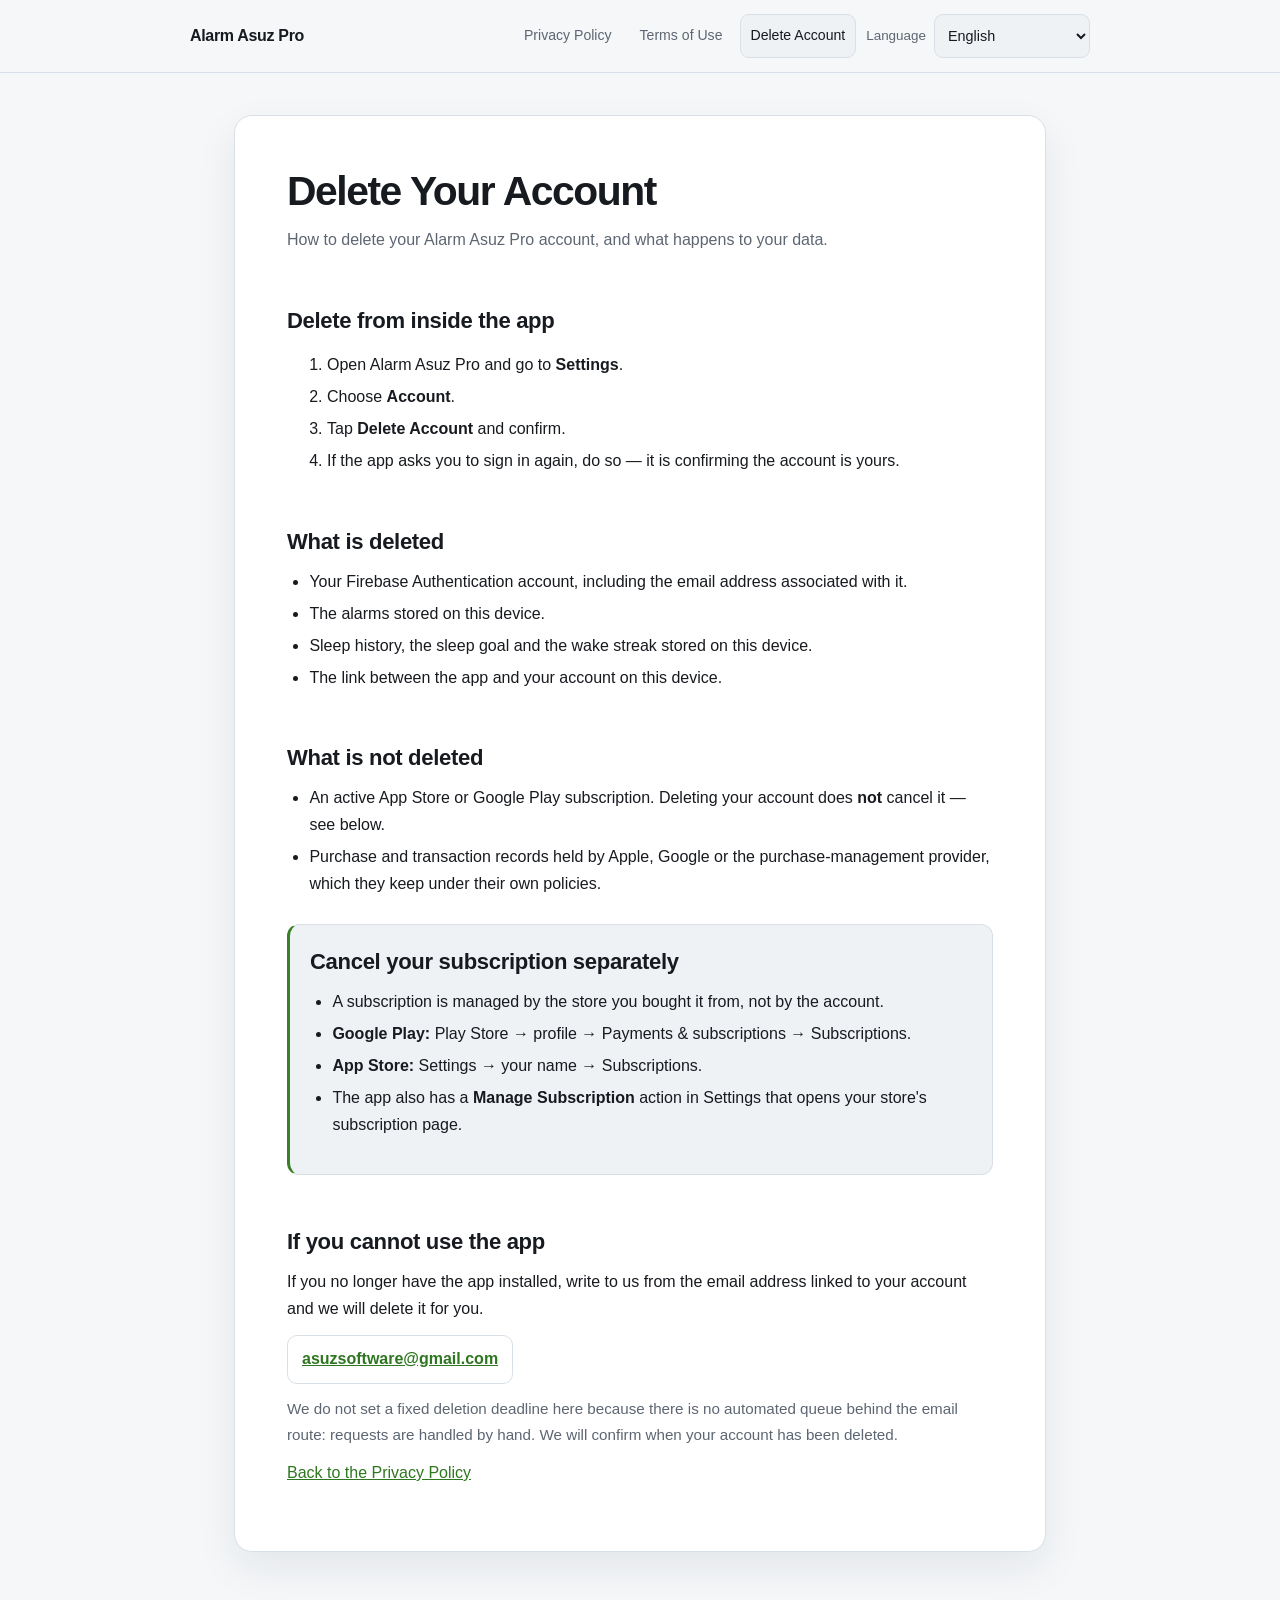
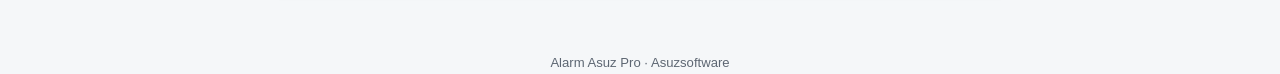
==== delete-account/index.html @ a5e1f13e "Update legal pages and add account deletion page" ====
<!doctype html>
<html lang="en">
<head>
  <meta charset="utf-8">
  <meta name="viewport" content="width=device-width, initial-scale=1">
  <meta name="referrer" content="strict-origin-when-cross-origin">
  <title>Alarm Asuz Pro — Delete Your Account</title>
  <meta name="description" content="How to delete your Alarm Asuz Pro account and what happens to your data.">
  <link rel="stylesheet" href="../assets/legal.css">
</head>
<body>
  <header class="site-header">
    <div class="header-inner">
      <div class="brand">Alarm Asuz Pro</div>
      <div class="header-actions">
        <nav class="legal-nav" aria-label="Legal">
          <a id="privacy-nav" data-legal-target="privacy" href="../privacy/">Privacy Policy</a>
          <a id="terms-nav" data-legal-target="terms" href="../terms/">Terms of Use</a>
          <a id="delete-nav" href="./" aria-current="page">Delete Account</a>
        </nav>
        <div class="language-wrap">
          <label id="language-label" for="language-select">Language</label>
          <select id="language-select" aria-label="Language">
<option value="de">Deutsch</option>
<option value="en" selected>English</option>
<option value="es">Español</option>
<option value="fr">Français</option>
<option value="it">Italiano</option>
<option value="ja">日本語</option>
<option value="ko">한국어</option>
<option value="pt">Português</option>
<option value="pt-BR">Português (Brasil)</option>
<option value="tr">Türkçe</option>
          </select>
        </div>
      </div>
    </div>
  </header>

  <main>
<article class="legal-document" data-locale="en">
<h1>Delete Your Account</h1>
<p>How to delete your Alarm Asuz Pro account, and what happens to your data.</p>
<h2>Delete from inside the app</h2>
<ol><li>Open Alarm Asuz Pro and go to <strong>Settings</strong>.</li><li>Choose <strong>Account</strong>.</li><li>Tap <strong>Delete Account</strong> and confirm.</li><li>If the app asks you to sign in again, do so — it is confirming the account is yours.</li></ol>
<h2>What is deleted</h2>
<ul><li>Your Firebase Authentication account, including the email address associated with it.</li><li>The alarms stored on this device.</li><li>Sleep history, the sleep goal and the wake streak stored on this device.</li><li>The link between the app and your account on this device.</li></ul>
<h2>What is not deleted</h2>
<ul><li>An active App Store or Google Play subscription. Deleting your account does <strong>not</strong> cancel it — see below.</li><li>Purchase and transaction records held by Apple, Google or the purchase-management provider, which they keep under their own policies.</li></ul>
<div class="callout"><h2>Cancel your subscription separately</h2>
<ul><li>A subscription is managed by the store you bought it from, not by the account.</li><li><strong>Google Play:</strong> Play Store → profile → Payments &amp; subscriptions → Subscriptions.</li><li><strong>App Store:</strong> Settings → your name → Subscriptions.</li><li>The app also has a <strong>Manage Subscription</strong> action in Settings that opens your store's subscription page.</li></ul></div>
<h2>If you cannot use the app</h2>
<p>If you no longer have the app installed, write to us from the email address linked to your account and we will delete it for you.</p>
<p><a class="mail-link" href="mailto:asuzsoftware@gmail.com?subject=Account%20deletion%20request">asuzsoftware@gmail.com</a></p>
<p class="muted">We do not set a fixed deletion deadline here because there is no automated queue behind the email route: requests are handled by hand. We will confirm when your account has been deleted.</p>
<p><a data-legal-target="privacy" href="../privacy/">Back to the Privacy Policy</a></p>
</article>
<article class="legal-document" data-locale="de" hidden>
<h1>Konto löschen</h1>
<p>So löschen Sie Ihr Alarm Asuz Pro-Konto und was mit Ihren Daten geschieht.</p>
<h2>In der App löschen</h2>
<ol><li>Öffnen Sie Alarm Asuz Pro und gehen Sie zu <strong>Einstellungen</strong>.</li><li>Wählen Sie <strong>Konto</strong>.</li><li>Tippen Sie auf <strong>Konto löschen</strong> und bestätigen Sie.</li><li>Wenn die App Sie erneut anmelden lässt, tun Sie das — damit wird bestätigt, dass das Konto Ihnen gehört.</li></ol>
<h2>Was gelöscht wird</h2>
<ul><li>Ihr Firebase-Authentication-Konto einschließlich der zugehörigen E-Mail-Adresse.</li><li>Die auf diesem Gerät gespeicherten Alarme.</li><li>Schlafverlauf, Schlafziel und Aufwachserie auf diesem Gerät.</li><li>Die Verknüpfung zwischen App und Konto auf diesem Gerät.</li></ul>
<h2>Was nicht gelöscht wird</h2>
<ul><li>Ein aktives Abonnement im App Store oder bei Google Play. Das Löschen des Kontos beendet es <strong>nicht</strong> — siehe unten.</li><li>Kauf- und Transaktionsdaten bei Apple, Google oder dem Anbieter der Kaufverwaltung, die dort nach deren Richtlinien aufbewahrt werden.</li></ul>
<div class="callout"><h2>Abonnement separat kündigen</h2>
<ul><li>Ein Abonnement wird von dem Store verwaltet, bei dem es gekauft wurde, nicht vom Konto.</li><li><strong>Google Play:</strong> Play Store → Profil → Zahlungen &amp; Abos → Abonnements.</li><li><strong>App Store:</strong> Einstellungen → Ihr Name → Abonnements.</li><li>Die App bietet außerdem <strong>Abo verwalten</strong> in den Einstellungen, das die Abo-Seite Ihres Stores öffnet.</li></ul></div>
<h2>Wenn Sie die App nicht nutzen können</h2>
<p>Wenn Sie die App nicht mehr installiert haben, schreiben Sie uns von der mit Ihrem Konto verknüpften E-Mail-Adresse und wir löschen es für Sie.</p>
<p><a class="mail-link" href="mailto:asuzsoftware@gmail.com?subject=Account%20deletion%20request">asuzsoftware@gmail.com</a></p>
<p class="muted">Wir nennen hier keine feste Löschfrist, weil hinter dem E-Mail-Weg keine automatische Warteschlange steht: Anfragen werden von Hand bearbeitet. Wir bestätigen Ihnen die Löschung.</p>
<p><a data-legal-target="privacy" href="../privacy/">Zurück zur Datenschutzrichtlinie</a></p>
</article>
<article class="legal-document" data-locale="es" hidden>
<h1>Eliminar su cuenta</h1>
<p>Cómo eliminar su cuenta de Alarm Asuz Pro y qué ocurre con sus datos.</p>
<h2>Eliminar desde la aplicación</h2>
<ol><li>Abra Alarm Asuz Pro y vaya a <strong>Ajustes</strong>.</li><li>Elija <strong>Cuenta</strong>.</li><li>Toque <strong>Eliminar cuenta</strong> y confirme.</li><li>Si la aplicación le pide iniciar sesión de nuevo, hágalo: está confirmando que la cuenta es suya.</li></ol>
<h2>Qué se elimina</h2>
<ul><li>Su cuenta de Firebase Authentication, incluida la dirección de correo asociada.</li><li>Las alarmas guardadas en este dispositivo.</li><li>El historial de sueño, el objetivo de sueño y la racha guardados en este dispositivo.</li><li>El vínculo entre la aplicación y su cuenta en este dispositivo.</li></ul>
<h2>Qué no se elimina</h2>
<ul><li>Una suscripción activa del App Store o de Google Play. Eliminar la cuenta <strong>no</strong> la cancela; consulte abajo.</li><li>Los registros de compra y transacción de Apple, Google o del proveedor de gestión de compras, que los conservan según sus propias políticas.</li></ul>
<div class="callout"><h2>Cancele su suscripción por separado</h2>
<ul><li>Una suscripción la gestiona la tienda donde la compró, no la cuenta.</li><li><strong>Google Play:</strong> Play Store → perfil → Pagos y suscripciones → Suscripciones.</li><li><strong>App Store:</strong> Ajustes → su nombre → Suscripciones.</li><li>La aplicación también tiene <strong>Gestionar suscripción</strong> en Ajustes, que abre la página de suscripciones de su tienda.</li></ul></div>
<h2>Si no puede usar la aplicación</h2>
<p>Si ya no tiene la aplicación instalada, escríbanos desde la dirección de correo vinculada a su cuenta y la eliminaremos por usted.</p>
<p><a class="mail-link" href="mailto:asuzsoftware@gmail.com?subject=Account%20deletion%20request">asuzsoftware@gmail.com</a></p>
<p class="muted">No indicamos aquí un plazo fijo de eliminación porque tras la vía de correo no hay una cola automática: las solicitudes se tratan a mano. Le confirmaremos cuando su cuenta se haya eliminado.</p>
<p><a data-legal-target="privacy" href="../privacy/">Volver a la Política de privacidad</a></p>
</article>
<article class="legal-document" data-locale="fr" hidden>
<h1>Supprimer votre compte</h1>
<p>Comment supprimer votre compte Alarm Asuz Pro et ce qu’il advient de vos données.</p>
<h2>Supprimer depuis l’application</h2>
<ol><li>Ouvrez Alarm Asuz Pro et allez dans <strong>Réglages</strong>.</li><li>Choisissez <strong>Compte</strong>.</li><li>Appuyez sur <strong>Supprimer le compte</strong> et confirmez.</li><li>Si l’application vous demande de vous reconnecter, faites-le : cela confirme que le compte est bien le vôtre.</li></ol>
<h2>Ce qui est supprimé</h2>
<ul><li>Votre compte Firebase Authentication, y compris l’adresse e-mail associée.</li><li>Les alarmes enregistrées sur cet appareil.</li><li>L’historique de sommeil, l’objectif de sommeil et la série de réveils enregistrés sur cet appareil.</li><li>Le lien entre l’application et votre compte sur cet appareil.</li></ul>
<h2>Ce qui n’est pas supprimé</h2>
<ul><li>Un abonnement actif de l’App Store ou de Google Play. Supprimer le compte <strong>ne l’annule pas</strong> — voir ci-dessous.</li><li>Les registres d’achat et de transaction détenus par Apple, Google ou le fournisseur de gestion des achats, qui les conservent selon leurs propres politiques.</li></ul>
<div class="callout"><h2>Résiliez votre abonnement séparément</h2>
<ul><li>Un abonnement est géré par la boutique où il a été acheté, pas par le compte.</li><li><strong>Google Play :</strong> Play Store → profil → Paiements et abonnements → Abonnements.</li><li><strong>App Store :</strong> Réglages → votre nom → Abonnements.</li><li>L’application propose aussi <strong>Gérer l’abonnement</strong> dans les Réglages, qui ouvre la page d’abonnement de votre boutique.</li></ul></div>
<h2>Si vous ne pouvez pas utiliser l’application</h2>
<p>Si vous n’avez plus l’application installée, écrivez-nous depuis l’adresse e-mail liée à votre compte et nous le supprimerons pour vous.</p>
<p><a class="mail-link" href="mailto:asuzsoftware@gmail.com?subject=Account%20deletion%20request">asuzsoftware@gmail.com</a></p>
<p class="muted">Nous n’indiquons pas de délai fixe ici car la voie e-mail ne repose pas sur une file automatisée : les demandes sont traitées manuellement. Nous vous confirmerons la suppression.</p>
<p><a data-legal-target="privacy" href="../privacy/">Retour à la politique de confidentialité</a></p>
</article>
<article class="legal-document" data-locale="it" hidden>
<h1>Elimina il tuo account</h1>
<p>Come eliminare il tuo account Alarm Asuz Pro e cosa accade ai tuoi dati.</p>
<h2>Elimina dall’app</h2>
<ol><li>Apri Alarm Asuz Pro e vai su <strong>Impostazioni</strong>.</li><li>Scegli <strong>Account</strong>.</li><li>Tocca <strong>Elimina account</strong> e conferma.</li><li>Se l’app ti chiede di accedere di nuovo, fallo: sta confermando che l’account è tuo.</li></ol>
<h2>Cosa viene eliminato</h2>
<ul><li>Il tuo account Firebase Authentication, compreso l’indirizzo e-mail associato.</li><li>Le sveglie salvate su questo dispositivo.</li><li>La cronologia del sonno, l’obiettivo di sonno e la serie di risvegli salvati su questo dispositivo.</li><li>Il collegamento tra l’app e il tuo account su questo dispositivo.</li></ul>
<h2>Cosa non viene eliminato</h2>
<ul><li>Un abbonamento attivo dell’App Store o di Google Play. Eliminare l’account <strong>non</strong> lo annulla — vedi sotto.</li><li>I registri di acquisto e transazione detenuti da Apple, Google o dal fornitore di gestione degli acquisti, che li conservano secondo le proprie politiche.</li></ul>
<div class="callout"><h2>Annulla l’abbonamento separatamente</h2>
<ul><li>Un abbonamento è gestito dallo store presso cui è stato acquistato, non dall’account.</li><li><strong>Google Play:</strong> Play Store → profilo → Pagamenti e abbonamenti → Abbonamenti.</li><li><strong>App Store:</strong> Impostazioni → il tuo nome → Abbonamenti.</li><li>L’app ha anche <strong>Gestisci abbonamento</strong> nelle Impostazioni, che apre la pagina degli abbonamenti del tuo store.</li></ul></div>
<h2>Se non puoi usare l’app</h2>
<p>Se non hai più l’app installata, scrivici dall’indirizzo e-mail collegato al tuo account e lo elimineremo per te.</p>
<p><a class="mail-link" href="mailto:asuzsoftware@gmail.com?subject=Account%20deletion%20request">asuzsoftware@gmail.com</a></p>
<p class="muted">Qui non indichiamo un termine fisso perché dietro il canale e-mail non c’è una coda automatica: le richieste sono gestite a mano. Ti confermeremo l’avvenuta eliminazione.</p>
<p><a data-legal-target="privacy" href="../privacy/">Torna all’Informativa sulla privacy</a></p>
</article>
<article class="legal-document" data-locale="ja" hidden>
<h1>アカウントの削除</h1>
<p>Alarm Asuz Pro のアカウントを削除する方法と、データがどうなるかについて。</p>
<h2>アプリ内から削除する</h2>
<ol><li>Alarm Asuz Pro を開き、<strong>設定</strong>に進みます。</li><li><strong>アカウント</strong>を選択します。</li><li><strong>アカウントを削除</strong>をタップして確認します。</li><li>再度サインインを求められた場合はそのとおりに行ってください。アカウントの所有者であることを確認しています。</li></ol>
<h2>削除されるもの</h2>
<ul><li>Firebase Authentication のアカウント（関連付けられたメールアドレスを含む）。</li><li>この端末に保存されているアラーム。</li><li>この端末に保存されている睡眠履歴、睡眠目標、連続記録。</li><li>この端末におけるアプリとアカウントの連携。</li></ul>
<h2>削除されないもの</h2>
<ul><li>App Store または Google Play の有効なサブスクリプション。アカウントを削除しても<strong>解約されません</strong>（下記参照）。</li><li>Apple、Google、購入管理プロバイダーが保持する購入・取引記録。それぞれのポリシーに従って保管されます。</li></ul>
<div class="callout"><h2>サブスクリプションは別途解約してください</h2>
<ul><li>サブスクリプションはアカウントではなく、購入したストアが管理します。</li><li><strong>Google Play:</strong> Play ストア → プロフィール → お支払いと定期購入 → 定期購入。</li><li><strong>App Store:</strong> 設定 → ご自身の名前 → サブスクリプション。</li><li>アプリの設定には<strong>サブスクリプションの管理</strong>もあり、ストアのサブスクリプションページを開きます。</li></ul></div>
<h2>アプリを使えない場合</h2>
<p>アプリをインストールしていない場合は、アカウントに紐づくメールアドレスからご連絡ください。こちらで削除いたします。</p>
<p><a class="mail-link" href="mailto:asuzsoftware@gmail.com?subject=Account%20deletion%20request">asuzsoftware@gmail.com</a></p>
<p class="muted">メールでのご依頼は自動処理ではなく手作業で対応しているため、削除までの固定の期限はここに記載していません。削除が完了したらご連絡します。</p>
<p><a data-legal-target="privacy" href="../privacy/">プライバシーポリシーに戻る</a></p>
</article>
<article class="legal-document" data-locale="ko" hidden>
<h1>계정 삭제</h1>
<p>Alarm Asuz Pro 계정을 삭제하는 방법과 데이터가 어떻게 되는지 안내합니다.</p>
<h2>앱에서 삭제하기</h2>
<ol><li>Alarm Asuz Pro를 열고 <strong>설정</strong>으로 이동합니다.</li><li><strong>계정</strong>을 선택합니다.</li><li><strong>계정 삭제</strong>를 누르고 확인합니다.</li><li>앱이 다시 로그인을 요청하면 그대로 진행하세요. 계정 소유자임을 확인하는 절차입니다.</li></ol>
<h2>삭제되는 항목</h2>
<ul><li>Firebase Authentication 계정과 연결된 이메일 주소.</li><li>이 기기에 저장된 알람.</li><li>이 기기에 저장된 수면 기록, 수면 목표, 연속 기록.</li><li>이 기기에서 앱과 계정의 연결.</li></ul>
<h2>삭제되지 않는 항목</h2>
<ul><li>App Store 또는 Google Play의 활성 구독. 계정을 삭제해도 <strong>취소되지 않습니다</strong> — 아래를 참고하세요.</li><li>Apple, Google 또는 구매 관리 제공업체가 보관하는 구매 및 거래 기록. 각자의 정책에 따라 보관됩니다.</li></ul>
<div class="callout"><h2>구독은 별도로 취소하세요</h2>
<ul><li>구독은 계정이 아니라 구매한 스토어에서 관리합니다.</li><li><strong>Google Play:</strong> Play 스토어 → 프로필 → 결제 및 정기 결제 → 정기 결제.</li><li><strong>App Store:</strong> 설정 → 사용자 이름 → 구독.</li><li>앱 설정에는 스토어의 구독 페이지를 여는 <strong>구독 관리</strong>도 있습니다.</li></ul></div>
<h2>앱을 사용할 수 없는 경우</h2>
<p>앱이 설치되어 있지 않다면 계정에 연결된 이메일 주소로 연락해 주세요. 저희가 삭제해 드립니다.</p>
<p><a class="mail-link" href="mailto:asuzsoftware@gmail.com?subject=Account%20deletion%20request">asuzsoftware@gmail.com</a></p>
<p class="muted">이메일 접수는 자동 대기열이 아니라 직접 처리하므로 삭제 기한을 명시하지 않습니다. 삭제가 완료되면 알려드립니다.</p>
<p><a data-legal-target="privacy" href="../privacy/">개인정보 처리방침으로 돌아가기</a></p>
</article>
<article class="legal-document" data-locale="pt" hidden>
<h1>Eliminar a sua conta</h1>
<p>Como eliminar a sua conta Alarm Asuz Pro e o que acontece aos seus dados.</p>
<h2>Eliminar na aplicação</h2>
<ol><li>Abra o Alarm Asuz Pro e vá a <strong>Definições</strong>.</li><li>Escolha <strong>Conta</strong>.</li><li>Toque em <strong>Eliminar conta</strong> e confirme.</li><li>Se a aplicação pedir para iniciar sessão novamente, faça-o: está a confirmar que a conta é sua.</li></ol>
<h2>O que é eliminado</h2>
<ul><li>A sua conta Firebase Authentication, incluindo o endereço de e-mail associado.</li><li>Os alarmes guardados neste dispositivo.</li><li>O histórico de sono, a meta de sono e a sequência guardados neste dispositivo.</li><li>A ligação entre a aplicação e a sua conta neste dispositivo.</li></ul>
<h2>O que não é eliminado</h2>
<ul><li>Uma subscrição ativa da App Store ou do Google Play. Eliminar a conta <strong>não</strong> a cancela — ver abaixo.</li><li>Os registos de compra e transação detidos pela Apple, Google ou pelo fornecedor de gestão de compras, que os conservam segundo as suas próprias políticas.</li></ul>
<div class="callout"><h2>Cancele a subscrição separadamente</h2>
<ul><li>Uma subscrição é gerida pela loja onde foi comprada, não pela conta.</li><li><strong>Google Play:</strong> Play Store → perfil → Pagamentos e subscrições → Subscrições.</li><li><strong>App Store:</strong> Definições → o seu nome → Subscrições.</li><li>A aplicação tem também <strong>Gerir subscrição</strong> nas Definições, que abre a página de subscrições da sua loja.</li></ul></div>
<h2>Se não puder usar a aplicação</h2>
<p>Se já não tiver a aplicação instalada, escreva-nos a partir do endereço de e-mail ligado à sua conta e eliminamo-la por si.</p>
<p><a class="mail-link" href="mailto:asuzsoftware@gmail.com?subject=Account%20deletion%20request">asuzsoftware@gmail.com</a></p>
<p class="muted">Não indicamos aqui um prazo fixo porque a via de e-mail não tem uma fila automática: os pedidos são tratados manualmente. Confirmaremos quando a conta for eliminada.</p>
<p><a data-legal-target="privacy" href="../privacy/">Voltar à Política de Privacidade</a></p>
</article>
<article class="legal-document" data-locale="pt-BR" hidden>
<h1>Excluir sua conta</h1>
<p>Como excluir sua conta do Alarm Asuz Pro e o que acontece com seus dados.</p>
<h2>Excluir dentro do aplicativo</h2>
<ol><li>Abra o Alarm Asuz Pro e vá em <strong>Configurações</strong>.</li><li>Escolha <strong>Conta</strong>.</li><li>Toque em <strong>Excluir conta</strong> e confirme.</li><li>Se o aplicativo pedir para entrar novamente, faça isso: é a confirmação de que a conta é sua.</li></ol>
<h2>O que é excluído</h2>
<ul><li>Sua conta do Firebase Authentication, incluindo o endereço de e-mail associado.</li><li>Os alarmes guardados neste aparelho.</li><li>O histórico de sono, a meta de sono e a sequência guardados neste aparelho.</li><li>O vínculo entre o aplicativo e sua conta neste aparelho.</li></ul>
<h2>O que não é excluído</h2>
<ul><li>Uma assinatura ativa da App Store ou do Google Play. Excluir a conta <strong>não</strong> a cancela — veja abaixo.</li><li>Os registros de compra e transação mantidos pela Apple, Google ou pelo provedor de gestão de compras, que os conservam conforme suas próprias políticas.</li></ul>
<div class="callout"><h2>Cancele a assinatura separadamente</h2>
<ul><li>Uma assinatura é gerenciada pela loja onde foi comprada, não pela conta.</li><li><strong>Google Play:</strong> Play Store → perfil → Pagamentos e assinaturas → Assinaturas.</li><li><strong>App Store:</strong> Ajustes → seu nome → Assinaturas.</li><li>O aplicativo também tem <strong>Gerenciar assinatura</strong> nas Configurações, que abre a página de assinaturas da sua loja.</li></ul></div>
<h2>Se você não puder usar o aplicativo</h2>
<p>Se você não tem mais o aplicativo instalado, escreva para nós a partir do e-mail vinculado à sua conta e excluiremos por você.</p>
<p><a class="mail-link" href="mailto:asuzsoftware@gmail.com?subject=Account%20deletion%20request">asuzsoftware@gmail.com</a></p>
<p class="muted">Não indicamos um prazo fixo aqui porque o canal de e-mail não tem fila automática: os pedidos são tratados manualmente. Avisaremos quando a conta for excluída.</p>
<p><a data-legal-target="privacy" href="../privacy/">Voltar à Política de Privacidade</a></p>
</article>
<article class="legal-document" data-locale="tr" hidden>
<h1>Hesabınızı silin</h1>
<p>Alarm Asuz Pro hesabınızı nasıl sileceğiniz ve verilerinize ne olacağı.</p>
<h2>Uygulama içinden silme</h2>
<ol><li>Alarm Asuz Pro'yu açın ve <strong>Ayarlar</strong>'a gidin.</li><li><strong>Hesap</strong>'ı seçin.</li><li><strong>Hesabı Sil</strong>'e dokunun ve onaylayın.</li><li>Uygulama sizden tekrar giriş isterse yapın — hesabın size ait olduğu doğrulanıyor.</li></ol>
<h2>Silinenler</h2>
<ul><li>Firebase Authentication hesabınız ve ona bağlı e-posta adresi.</li><li>Bu cihazda saklanan alarmlar.</li><li>Bu cihazda saklanan uyku geçmişi, uyku hedefi ve uyanma serisi.</li><li>Bu cihazda uygulama ile hesabınız arasındaki bağlantı.</li></ul>
<h2>Silinmeyenler</h2>
<ul><li>App Store veya Google Play'deki etkin abonelik. Hesabı silmek aboneliği <strong>iptal etmez</strong> — aşağıya bakın.</li><li>Apple, Google veya satın alma yönetimi sağlayıcısının tuttuğu satın alma ve işlem kayıtları; bunları kendi politikalarına göre saklarlar.</li></ul>
<div class="callout"><h2>Aboneliğinizi ayrıca iptal edin</h2>
<ul><li>Abonelik hesap tarafından değil, satın aldığınız mağaza tarafından yönetilir.</li><li><strong>Google Play:</strong> Play Store → profil → Ödemeler ve abonelikler → Abonelikler.</li><li><strong>App Store:</strong> Ayarlar → adınız → Abonelikler.</li><li>Uygulamada ayrıca Ayarlar'da mağazanızın abonelik sayfasını açan <strong>Aboneliği Yönet</strong> var.</li></ul></div>
<h2>Uygulamayı kullanamıyorsanız</h2>
<p>Uygulama artık kurulu değilse hesabınıza bağlı e-posta adresinden bize yazın; sizin için silelim.</p>
<p><a class="mail-link" href="mailto:asuzsoftware@gmail.com?subject=Account%20deletion%20request">asuzsoftware@gmail.com</a></p>
<p class="muted">E-posta yolu otomatik bir kuyruğa bağlı olmadığı için burada sabit bir silme süresi belirtmiyoruz: talepler elle işleniyor. Hesabınız silindiğinde size bildireceğiz.</p>
<p><a data-legal-target="privacy" href="../privacy/">Gizlilik Politikasına dön</a></p>
</article>
  </main>

  <p class="page-note">Alarm Asuz Pro · Asuzsoftware</p>
  <script src="../assets/legal.js" defer></script>
</body>
</html>
---- assets/legal.css ----
:root {
  color-scheme: light dark;
  --bg: #0f1115;
  --surface: #171a21;
  --surface-2: #1e222b;
  --text: #f4f6f8;
  --muted: #aeb6c2;
  --border: #2d3440;
  --accent: #8ee86f;
  --accent-text: #10150d;
  --link: #a9ec91;
  --max: 860px;
}

* { box-sizing: border-box; }

html { scroll-behavior: smooth; }

body {
  margin: 0;
  background: var(--bg);
  color: var(--text);
  font-family: -apple-system, BlinkMacSystemFont, "Segoe UI", Roboto, Helvetica, Arial, sans-serif;
  line-height: 1.68;
  -webkit-font-smoothing: antialiased;
}

a { color: var(--link); }
a:hover { text-decoration-thickness: 2px; }

.site-header {
  position: sticky;
  top: 0;
  z-index: 10;
  background: color-mix(in srgb, var(--bg) 92%, transparent);
  backdrop-filter: blur(14px);
  border-bottom: 1px solid var(--border);
}

.header-inner {
  max-width: calc(var(--max) + 80px);
  margin: 0 auto;
  padding: 14px 20px;
  display: flex;
  align-items: center;
  gap: 16px;
  justify-content: space-between;
}

.brand {
  font-weight: 750;
  letter-spacing: -0.02em;
  white-space: nowrap;
}

.header-actions {
  display: flex;
  align-items: center;
  gap: 10px;
  flex-wrap: wrap;
  justify-content: flex-end;
}

.legal-nav {
  display: flex;
  gap: 6px;
  align-items: center;
}

.legal-nav a {
  display: inline-flex;
  align-items: center;
  min-height: 38px;
  padding: 7px 10px;
  border-radius: 9px;
  color: var(--muted);
  text-decoration: none;
  font-size: 0.88rem;
  border: 1px solid transparent;
}

.legal-nav a:hover,
.legal-nav a[aria-current="page"] {
  color: var(--text);
  background: var(--surface-2);
  border-color: var(--border);
}

.language-wrap {
  display: flex;
  align-items: center;
  gap: 8px;
}

.language-wrap label {
  color: var(--muted);
  font-size: 0.84rem;
}

#language-select {
  appearance: auto;
  min-height: 38px;
  max-width: 190px;
  border: 1px solid var(--border);
  border-radius: 9px;
  background: var(--surface-2);
  color: var(--text);
  padding: 7px 9px;
  font: inherit;
  font-size: 0.9rem;
}

main {
  max-width: var(--max);
  margin: 0 auto;
  padding: 42px 24px 80px;
}

.legal-document[hidden] { display: none !important; }

.legal-document {
  background: var(--surface);
  border: 1px solid var(--border);
  border-radius: 18px;
  padding: clamp(24px, 5vw, 52px);
  box-shadow: 0 16px 46px rgba(0,0,0,.18);
}

.legal-document h1 {
  margin: 0 0 12px;
  font-size: clamp(1.8rem, 5vw, 2.55rem);
  line-height: 1.15;
  letter-spacing: -0.035em;
}

.legal-document h2 {
  margin: 2.15em 0 .55em;
  padding-top: .25em;
  font-size: clamp(1.14rem, 3vw, 1.38rem);
  line-height: 1.3;
  letter-spacing: -0.015em;
}

.legal-document p { margin: .78em 0; }
.legal-document strong { font-weight: 700; }

.legal-document ul {
  padding-left: 1.4rem;
  margin: .75em 0 1.05em;
}

.legal-document li { margin: .32em 0; }

.legal-document > p:nth-of-type(1) {
  color: var(--muted);
}

.page-note {
  max-width: var(--max);
  margin: 20px auto 0;
  padding: 0 24px;
  color: var(--muted);
  font-size: .82rem;
  text-align: center;
}

@media (max-width: 760px) {
  .header-inner {
    align-items: flex-start;
    flex-direction: column;
  }
  .header-actions {
    width: 100%;
    justify-content: space-between;
  }
  .legal-nav { flex: 1; }
  .legal-nav a { padding-left: 8px; padding-right: 8px; }
  .language-wrap label { display: none; }
  #language-select { max-width: 160px; }
  main { padding: 24px 14px 56px; }
  .legal-document { border-radius: 14px; padding: 22px 18px 34px; }
}

@media (prefers-color-scheme: light) {
  :root {
    --bg: #f5f7f9;
    --surface: #ffffff;
    --surface-2: #eef2f5;
    --text: #171a1f;
    --muted: #5d6672;
    --border: #d9dfe6;
    --accent: #397f27;
    --accent-text: #ffffff;
    --link: #2e7620;
  }
  .legal-document { box-shadow: 0 16px 40px rgba(26,35,45,.08); }
}

@media print {
  .site-header, .page-note { display: none !important; }
  body { background: #fff; color: #000; }
  main { max-width: none; padding: 0; }
  .legal-document { border: 0; box-shadow: none; padding: 0; }
  .legal-document a { color: #000; }
}

/* --- Account deletion page ------------------------------------------------ */
/* Additions only: every existing rule above is untouched, so privacy and terms
   render exactly as before. */

.muted {
  color: var(--muted);
  font-size: 0.95rem;
}

/* The subscription warning is the one block a reader must not miss: it is the
   difference between deleting an account and cancelling a payment. */
.callout {
  background: var(--surface-2);
  border: 1px solid var(--border);
  border-left: 3px solid var(--accent);
  border-radius: 12px;
  padding: 18px 20px;
  margin: 26px 0;
}

.callout h2 {
  margin-top: 0;
}

.mail-link {
  display: inline-block;
  padding: 10px 14px;
  border: 1px solid var(--border);
  border-radius: 10px;
  font-weight: 600;
  word-break: break-all;
}

/* Touch targets: the guidance asks for comfortable tapping, and the language
   select sits in a crowded header on small screens. */
.legal-nav a {
  min-height: 44px;
  display: inline-flex;
  align-items: center;
}

#language-select {
  min-height: 44px;
}

@media (max-width: 480px) {
  .callout { padding: 14px 16px; }
  .legal-nav { flex-wrap: wrap; }
}
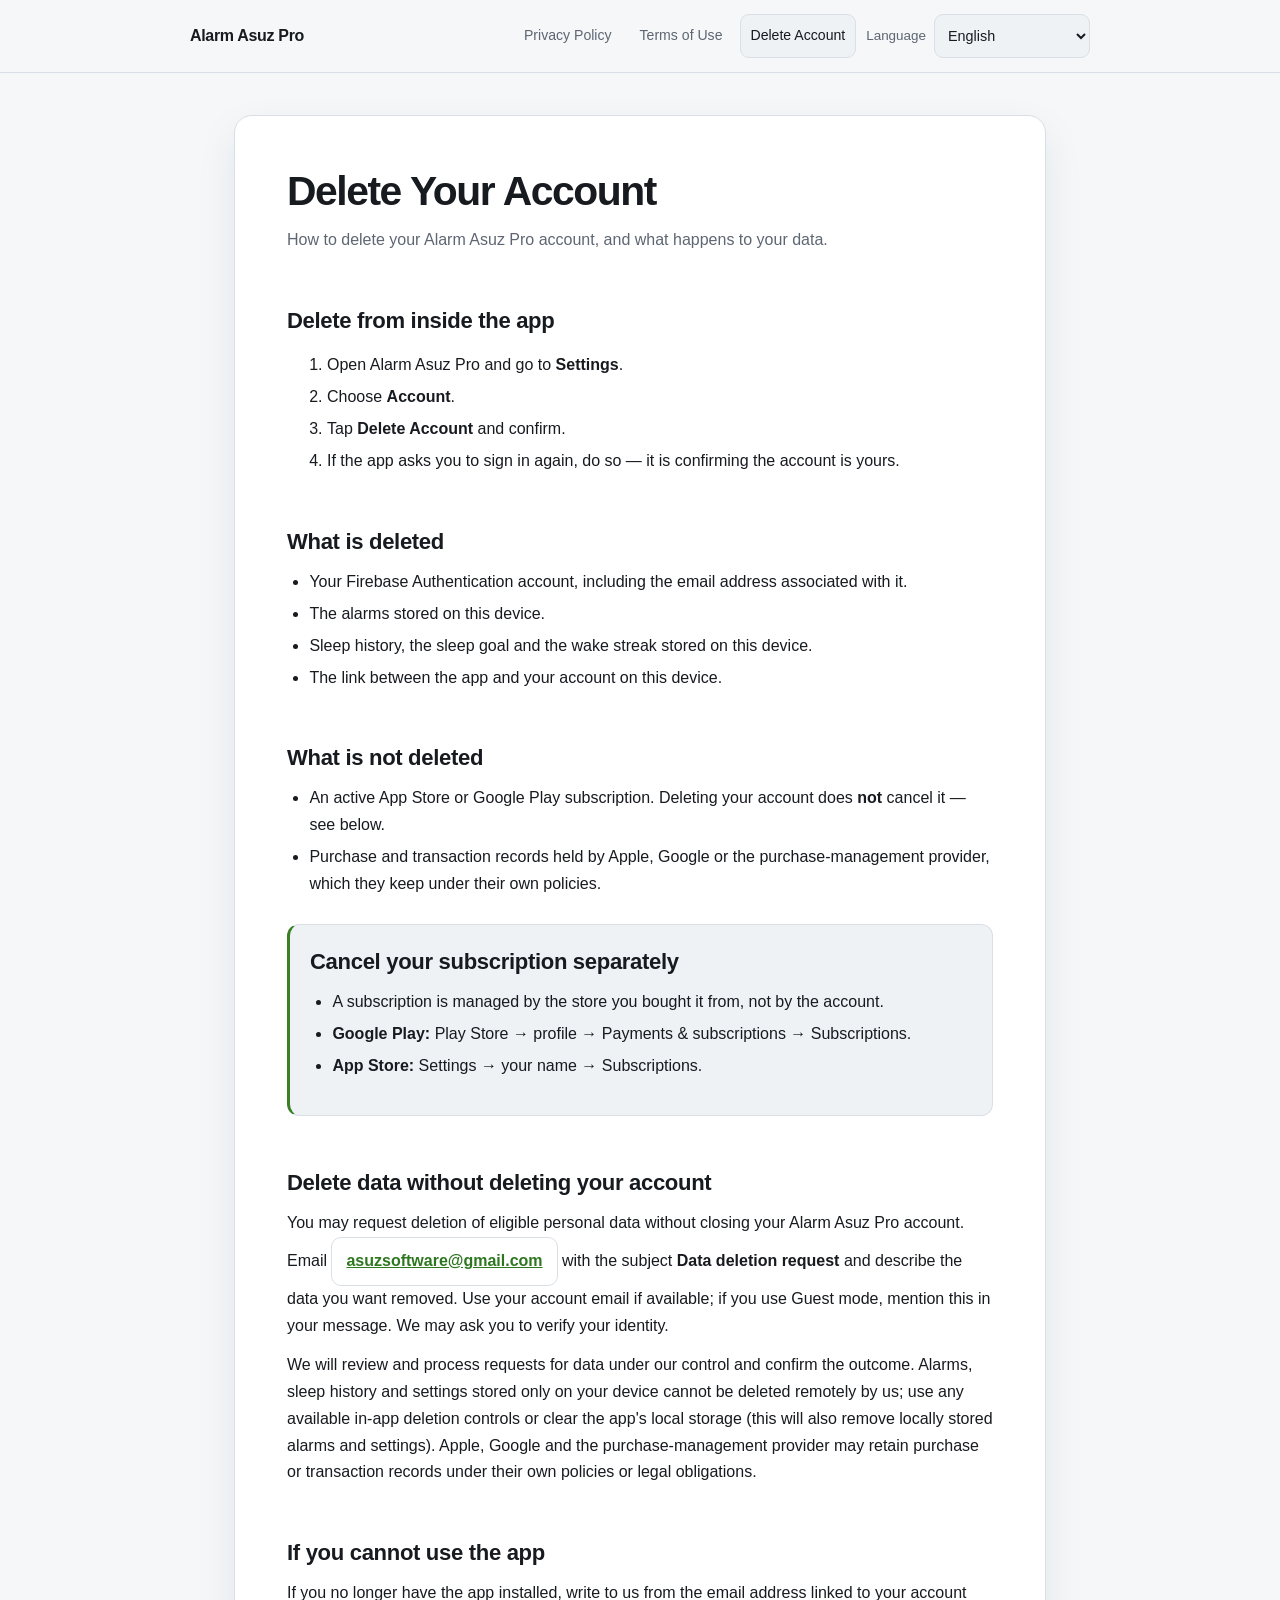
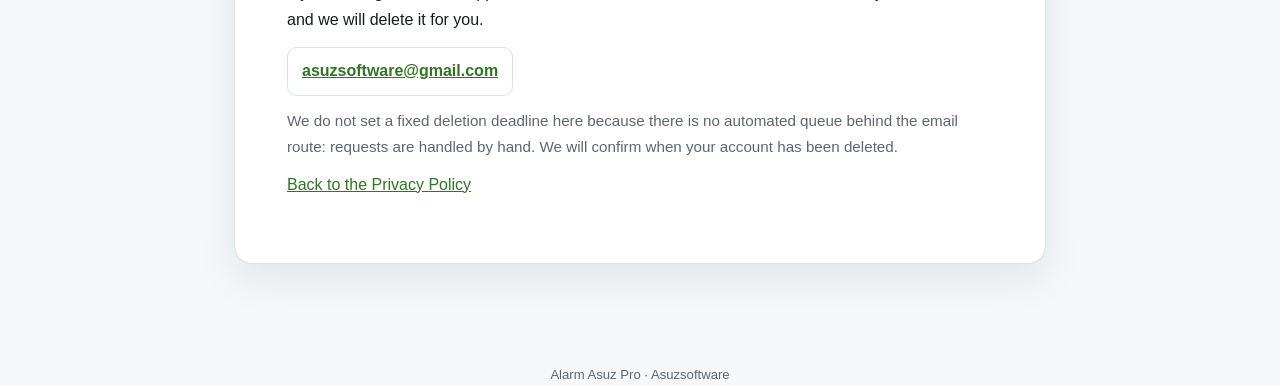
==== commit 81fd8fc9: "Add data deletion request instructions in 10 languages" ====
--- a/delete-account/index.html
+++ b/delete-account/index.html
@@ -48,7 +48,10 @@
 <h2>What is not deleted</h2>
 <ul><li>An active App Store or Google Play subscription. Deleting your account does <strong>not</strong> cancel it — see below.</li><li>Purchase and transaction records held by Apple, Google or the purchase-management provider, which they keep under their own policies.</li></ul>
 <div class="callout"><h2>Cancel your subscription separately</h2>
-<ul><li>A subscription is managed by the store you bought it from, not by the account.</li><li><strong>Google Play:</strong> Play Store → profile → Payments &amp; subscriptions → Subscriptions.</li><li><strong>App Store:</strong> Settings → your name → Subscriptions.</li><li>The app also has a <strong>Manage Subscription</strong> action in Settings that opens your store's subscription page.</li></ul></div>
+<ul><li>A subscription is managed by the store you bought it from, not by the account.</li><li><strong>Google Play:</strong> Play Store → profile → Payments &amp; subscriptions → Subscriptions.</li><li><strong>App Store:</strong> Settings → your name → Subscriptions.</li></ul></div>
+<h2>Delete data without deleting your account</h2>
+<p>You may request deletion of eligible personal data without closing your Alarm Asuz Pro account. Email <a class="mail-link" href="mailto:asuzsoftware@gmail.com?subject=Data%20deletion%20request">asuzsoftware@gmail.com</a> with the subject <strong>Data deletion request</strong> and describe the data you want removed. Use your account email if available; if you use Guest mode, mention this in your message. We may ask you to verify your identity.</p>
+<p>We will review and process requests for data under our control and confirm the outcome. Alarms, sleep history and settings stored only on your device cannot be deleted remotely by us; use any available in-app deletion controls or clear the app's local storage (this will also remove locally stored alarms and settings). Apple, Google and the purchase-management provider may retain purchase or transaction records under their own policies or legal obligations.</p>
 <h2>If you cannot use the app</h2>
 <p>If you no longer have the app installed, write to us from the email address linked to your account and we will delete it for you.</p>
 <p><a class="mail-link" href="mailto:asuzsoftware@gmail.com?subject=Account%20deletion%20request">asuzsoftware@gmail.com</a></p>
@@ -65,7 +68,10 @@
 <h2>Was nicht gelöscht wird</h2>
 <ul><li>Ein aktives Abonnement im App Store oder bei Google Play. Das Löschen des Kontos beendet es <strong>nicht</strong> — siehe unten.</li><li>Kauf- und Transaktionsdaten bei Apple, Google oder dem Anbieter der Kaufverwaltung, die dort nach deren Richtlinien aufbewahrt werden.</li></ul>
 <div class="callout"><h2>Abonnement separat kündigen</h2>
-<ul><li>Ein Abonnement wird von dem Store verwaltet, bei dem es gekauft wurde, nicht vom Konto.</li><li><strong>Google Play:</strong> Play Store → Profil → Zahlungen &amp; Abos → Abonnements.</li><li><strong>App Store:</strong> Einstellungen → Ihr Name → Abonnements.</li><li>Die App bietet außerdem <strong>Abo verwalten</strong> in den Einstellungen, das die Abo-Seite Ihres Stores öffnet.</li></ul></div>
+<ul><li>Ein Abonnement wird von dem Store verwaltet, bei dem es gekauft wurde, nicht vom Konto.</li><li><strong>Google Play:</strong> Play Store → Profil → Zahlungen &amp; Abos → Abonnements.</li><li><strong>App Store:</strong> Einstellungen → Ihr Name → Abonnements.</li></ul></div>
+<h2>Daten löschen, ohne das Konto zu löschen</h2>
+<p>Sie können die Löschung geeigneter personenbezogener Daten beantragen, ohne Ihr Alarm Asuz Pro-Konto zu schließen. Schreiben Sie an <a class="mail-link" href="mailto:asuzsoftware@gmail.com?subject=Data%20deletion%20request">asuzsoftware@gmail.com</a> mit dem Betreff <strong>Data deletion request</strong> und nennen Sie die zu löschenden Daten. Nutzen Sie nach Möglichkeit Ihre Konto-E-Mail-Adresse; bei Gastnutzung erwähnen Sie dies bitte. Gegebenenfalls müssen wir Ihre Identität prüfen.</p>
+<p>Wir prüfen und bearbeiten Anfragen zu Daten, für die wir verantwortlich sind, und bestätigen das Ergebnis. Wecker, Schlafverlauf und Einstellungen, die nur auf Ihrem Gerät gespeichert sind, können wir nicht aus der Ferne löschen. Nutzen Sie vorhandene Löschfunktionen der App oder löschen Sie die lokalen App-Daten (dadurch werden auch lokale Wecker und Einstellungen entfernt). Apple, Google und der Anbieter der Kaufverwaltung können Kauf- und Transaktionsdaten nach ihren Richtlinien oder gesetzlichen Pflichten aufbewahren.</p>
 <h2>Wenn Sie die App nicht nutzen können</h2>
 <p>Wenn Sie die App nicht mehr installiert haben, schreiben Sie uns von der mit Ihrem Konto verknüpften E-Mail-Adresse und wir löschen es für Sie.</p>
 <p><a class="mail-link" href="mailto:asuzsoftware@gmail.com?subject=Account%20deletion%20request">asuzsoftware@gmail.com</a></p>
@@ -82,7 +88,10 @@
 <h2>Qué no se elimina</h2>
 <ul><li>Una suscripción activa del App Store o de Google Play. Eliminar la cuenta <strong>no</strong> la cancela; consulte abajo.</li><li>Los registros de compra y transacción de Apple, Google o del proveedor de gestión de compras, que los conservan según sus propias políticas.</li></ul>
 <div class="callout"><h2>Cancele su suscripción por separado</h2>
-<ul><li>Una suscripción la gestiona la tienda donde la compró, no la cuenta.</li><li><strong>Google Play:</strong> Play Store → perfil → Pagos y suscripciones → Suscripciones.</li><li><strong>App Store:</strong> Ajustes → su nombre → Suscripciones.</li><li>La aplicación también tiene <strong>Gestionar suscripción</strong> en Ajustes, que abre la página de suscripciones de su tienda.</li></ul></div>
+<ul><li>Una suscripción la gestiona la tienda donde la compró, no la cuenta.</li><li><strong>Google Play:</strong> Play Store → perfil → Pagos y suscripciones → Suscripciones.</li><li><strong>App Store:</strong> Ajustes → su nombre → Suscripciones.</li></ul></div>
+<h2>Eliminar datos sin eliminar su cuenta</h2>
+<p>Puede solicitar la eliminación de datos personales que corresponda sin cerrar su cuenta de Alarm Asuz Pro. Escriba a <a class="mail-link" href="mailto:asuzsoftware@gmail.com?subject=Data%20deletion%20request">asuzsoftware@gmail.com</a> con el asunto <strong>Data deletion request</strong> e indique qué datos desea eliminar. Use el correo asociado a su cuenta si dispone de uno; si utiliza el modo Invitado, menciónelo. Es posible que debamos verificar su identidad.</p>
+<p>Revisaremos y tramitaremos las solicitudes relativas a los datos bajo nuestro control y confirmaremos el resultado. Las alarmas, el historial de sueño y los ajustes guardados solo en su dispositivo no se pueden eliminar a distancia por nuestra parte. Use las opciones de eliminación disponibles en la aplicación o borre sus datos locales (esto también elimina las alarmas y los ajustes locales). Apple, Google y el proveedor de gestión de compras pueden conservar registros de compra y transacción según sus políticas u obligaciones legales.</p>
 <h2>Si no puede usar la aplicación</h2>
 <p>Si ya no tiene la aplicación instalada, escríbanos desde la dirección de correo vinculada a su cuenta y la eliminaremos por usted.</p>
 <p><a class="mail-link" href="mailto:asuzsoftware@gmail.com?subject=Account%20deletion%20request">asuzsoftware@gmail.com</a></p>
@@ -99,7 +108,10 @@
 <h2>Ce qui n’est pas supprimé</h2>
 <ul><li>Un abonnement actif de l’App Store ou de Google Play. Supprimer le compte <strong>ne l’annule pas</strong> — voir ci-dessous.</li><li>Les registres d’achat et de transaction détenus par Apple, Google ou le fournisseur de gestion des achats, qui les conservent selon leurs propres politiques.</li></ul>
 <div class="callout"><h2>Résiliez votre abonnement séparément</h2>
-<ul><li>Un abonnement est géré par la boutique où il a été acheté, pas par le compte.</li><li><strong>Google Play :</strong> Play Store → profil → Paiements et abonnements → Abonnements.</li><li><strong>App Store :</strong> Réglages → votre nom → Abonnements.</li><li>L’application propose aussi <strong>Gérer l’abonnement</strong> dans les Réglages, qui ouvre la page d’abonnement de votre boutique.</li></ul></div>
+<ul><li>Un abonnement est géré par la boutique où il a été acheté, pas par le compte.</li><li><strong>Google Play :</strong> Play Store → profil → Paiements et abonnements → Abonnements.</li><li><strong>App Store :</strong> Réglages → votre nom → Abonnements.</li></ul></div>
+<h2>Supprimer des données sans supprimer votre compte</h2>
+<p>Vous pouvez demander la suppression de données personnelles admissibles sans fermer votre compte Alarm Asuz Pro. Écrivez à <a class="mail-link" href="mailto:asuzsoftware@gmail.com?subject=Data%20deletion%20request">asuzsoftware@gmail.com</a> avec pour objet <strong>Data deletion request</strong> et précisez les données à supprimer. Utilisez si possible l’adresse e-mail liée à votre compte ; si vous utilisez le mode Invité, indiquez-le. Nous pourrons vous demander de confirmer votre identité.</p>
+<p>Nous examinerons et traiterons les demandes concernant les données sous notre contrôle et confirmerons le résultat. Les alarmes, l’historique de sommeil et les paramètres stockés uniquement sur votre appareil ne peuvent pas être supprimés à distance par nos soins. Utilisez les fonctions de suppression disponibles dans l’application ou effacez ses données locales (ce qui supprime également les alarmes et réglages locaux). Apple, Google et le prestataire de gestion des achats peuvent conserver des données d’achat et de transaction selon leurs politiques ou obligations légales.</p>
 <h2>Si vous ne pouvez pas utiliser l’application</h2>
 <p>Si vous n’avez plus l’application installée, écrivez-nous depuis l’adresse e-mail liée à votre compte et nous le supprimerons pour vous.</p>
 <p><a class="mail-link" href="mailto:asuzsoftware@gmail.com?subject=Account%20deletion%20request">asuzsoftware@gmail.com</a></p>
@@ -116,7 +128,10 @@
 <h2>Cosa non viene eliminato</h2>
 <ul><li>Un abbonamento attivo dell’App Store o di Google Play. Eliminare l’account <strong>non</strong> lo annulla — vedi sotto.</li><li>I registri di acquisto e transazione detenuti da Apple, Google o dal fornitore di gestione degli acquisti, che li conservano secondo le proprie politiche.</li></ul>
 <div class="callout"><h2>Annulla l’abbonamento separatamente</h2>
-<ul><li>Un abbonamento è gestito dallo store presso cui è stato acquistato, non dall’account.</li><li><strong>Google Play:</strong> Play Store → profilo → Pagamenti e abbonamenti → Abbonamenti.</li><li><strong>App Store:</strong> Impostazioni → il tuo nome → Abbonamenti.</li><li>L’app ha anche <strong>Gestisci abbonamento</strong> nelle Impostazioni, che apre la pagina degli abbonamenti del tuo store.</li></ul></div>
+<ul><li>Un abbonamento è gestito dallo store presso cui è stato acquistato, non dall’account.</li><li><strong>Google Play:</strong> Play Store → profilo → Pagamenti e abbonamenti → Abbonamenti.</li><li><strong>App Store:</strong> Impostazioni → il tuo nome → Abbonamenti.</li></ul></div>
+<h2>Eliminare i dati senza eliminare l’account</h2>
+<p>Puoi richiedere l’eliminazione dei dati personali idonei senza chiudere il tuo account Alarm Asuz Pro. Scrivi a <a class="mail-link" href="mailto:asuzsoftware@gmail.com?subject=Data%20deletion%20request">asuzsoftware@gmail.com</a> con oggetto <strong>Data deletion request</strong> e indica quali dati vuoi eliminare. Se possibile usa l’indirizzo e-mail associato all’account; se utilizzi la modalità Ospite, specificalo. Potremmo richiedere una verifica della tua identità.</p>
+<p>Esamineremo e gestiremo le richieste relative ai dati sotto il nostro controllo e confermeremo l’esito. Sveglie, cronologia del sonno e impostazioni memorizzate soltanto sul dispositivo non possono essere cancellate da remoto da noi. Usa le funzioni di eliminazione disponibili nell’app o cancella i dati locali dell’app (verranno rimosse anche le sveglie e le impostazioni locali). Apple, Google e il fornitore di gestione degli acquisti possono conservare i dati relativi ad acquisti e transazioni secondo le proprie politiche o gli obblighi di legge.</p>
 <h2>Se non puoi usare l’app</h2>
 <p>Se non hai più l’app installata, scrivici dall’indirizzo e-mail collegato al tuo account e lo elimineremo per te.</p>
 <p><a class="mail-link" href="mailto:asuzsoftware@gmail.com?subject=Account%20deletion%20request">asuzsoftware@gmail.com</a></p>
@@ -133,7 +148,10 @@
 <h2>削除されないもの</h2>
 <ul><li>App Store または Google Play の有効なサブスクリプション。アカウントを削除しても<strong>解約されません</strong>（下記参照）。</li><li>Apple、Google、購入管理プロバイダーが保持する購入・取引記録。それぞれのポリシーに従って保管されます。</li></ul>
 <div class="callout"><h2>サブスクリプションは別途解約してください</h2>
-<ul><li>サブスクリプションはアカウントではなく、購入したストアが管理します。</li><li><strong>Google Play:</strong> Play ストア → プロフィール → お支払いと定期購入 → 定期購入。</li><li><strong>App Store:</strong> 設定 → ご自身の名前 → サブスクリプション。</li><li>アプリの設定には<strong>サブスクリプションの管理</strong>もあり、ストアのサブスクリプションページを開きます。</li></ul></div>
+<ul><li>サブスクリプションはアカウントではなく、購入したストアが管理します。</li><li><strong>Google Play:</strong> Play ストア → プロフィール → お支払いと定期購入 → 定期購入。</li><li><strong>App Store:</strong> 設定 → ご自身の名前 → サブスクリプション。</li></ul></div>
+<h2>アカウントを削除せずにデータの削除を依頼する</h2>
+<p>Alarm Asuz Pro のアカウントを維持したまま、削除可能な個人データの削除を依頼できます。<a class="mail-link" href="mailto:asuzsoftware@gmail.com?subject=Data%20deletion%20request">asuzsoftware@gmail.com</a> 宛てに、件名を <strong>Data deletion request</strong> として、削除を希望するデータを記載して送信してください。アカウントにメールアドレスが登録されている場合は、そのアドレスから送信してください。ゲストモードをご利用の場合はその旨を記載してください。本人確認をお願いすることがあります。</p>
+<p>当社が管理するデータについて依頼内容を確認・処理し、結果をご連絡します。端末のみに保存されたアラーム、睡眠履歴、設定を当社が遠隔で削除することはできません。アプリ内の削除機能を使うか、端末側でアプリのローカルデータを消去してください（保存済みのアラームや設定も削除されます）。Apple、Google、および購入管理事業者は、各自のポリシーや法令上の義務に従って購入・取引記録を保持する場合があります。</p>
 <h2>アプリを使えない場合</h2>
 <p>アプリをインストールしていない場合は、アカウントに紐づくメールアドレスからご連絡ください。こちらで削除いたします。</p>
 <p><a class="mail-link" href="mailto:asuzsoftware@gmail.com?subject=Account%20deletion%20request">asuzsoftware@gmail.com</a></p>
@@ -150,7 +168,10 @@
 <h2>삭제되지 않는 항목</h2>
 <ul><li>App Store 또는 Google Play의 활성 구독. 계정을 삭제해도 <strong>취소되지 않습니다</strong> — 아래를 참고하세요.</li><li>Apple, Google 또는 구매 관리 제공업체가 보관하는 구매 및 거래 기록. 각자의 정책에 따라 보관됩니다.</li></ul>
 <div class="callout"><h2>구독은 별도로 취소하세요</h2>
-<ul><li>구독은 계정이 아니라 구매한 스토어에서 관리합니다.</li><li><strong>Google Play:</strong> Play 스토어 → 프로필 → 결제 및 정기 결제 → 정기 결제.</li><li><strong>App Store:</strong> 설정 → 사용자 이름 → 구독.</li><li>앱 설정에는 스토어의 구독 페이지를 여는 <strong>구독 관리</strong>도 있습니다.</li></ul></div>
+<ul><li>구독은 계정이 아니라 구매한 스토어에서 관리합니다.</li><li><strong>Google Play:</strong> Play 스토어 → 프로필 → 결제 및 정기 결제 → 정기 결제.</li><li><strong>App Store:</strong> 설정 → 사용자 이름 → 구독.</li></ul></div>
+<h2>계정을 삭제하지 않고 데이터 삭제 요청하기</h2>
+<p>Alarm Asuz Pro 계정을 유지하면서 삭제 대상인 개인 데이터의 삭제를 요청할 수 있습니다. <a class="mail-link" href="mailto:asuzsoftware@gmail.com?subject=Data%20deletion%20request">asuzsoftware@gmail.com</a>로 제목을 <strong>Data deletion request</strong>로 하여 삭제를 원하는 데이터를 알려 주세요. 연결된 계정 이메일이 있다면 해당 주소로 보내고, 게스트 모드를 이용한다면 그 사실을 적어 주세요. 본인 확인을 요청할 수 있습니다.</p>
+<p>당사가 관리하는 데이터에 관한 요청을 검토 및 처리하고 결과를 안내합니다. 기기에만 저장된 알람, 수면 기록 및 설정은 당사가 원격으로 삭제할 수 없습니다. 앱의 삭제 기능을 이용하거나 기기에서 앱의 로컬 데이터를 삭제하세요(저장된 알람과 설정도 함께 삭제됩니다). Apple, Google 및 구매 관리 제공업체는 자체 정책이나 법적 의무에 따라 구매 및 거래 기록을 보관할 수 있습니다.</p>
 <h2>앱을 사용할 수 없는 경우</h2>
 <p>앱이 설치되어 있지 않다면 계정에 연결된 이메일 주소로 연락해 주세요. 저희가 삭제해 드립니다.</p>
 <p><a class="mail-link" href="mailto:asuzsoftware@gmail.com?subject=Account%20deletion%20request">asuzsoftware@gmail.com</a></p>
@@ -167,7 +188,10 @@
 <h2>O que não é eliminado</h2>
 <ul><li>Uma subscrição ativa da App Store ou do Google Play. Eliminar a conta <strong>não</strong> a cancela — ver abaixo.</li><li>Os registos de compra e transação detidos pela Apple, Google ou pelo fornecedor de gestão de compras, que os conservam segundo as suas próprias políticas.</li></ul>
 <div class="callout"><h2>Cancele a subscrição separadamente</h2>
-<ul><li>Uma subscrição é gerida pela loja onde foi comprada, não pela conta.</li><li><strong>Google Play:</strong> Play Store → perfil → Pagamentos e subscrições → Subscrições.</li><li><strong>App Store:</strong> Definições → o seu nome → Subscrições.</li><li>A aplicação tem também <strong>Gerir subscrição</strong> nas Definições, que abre a página de subscrições da sua loja.</li></ul></div>
+<ul><li>Uma subscrição é gerida pela loja onde foi comprada, não pela conta.</li><li><strong>Google Play:</strong> Play Store → perfil → Pagamentos e subscrições → Subscrições.</li><li><strong>App Store:</strong> Definições → o seu nome → Subscrições.</li></ul></div>
+<h2>Pedir a eliminação de dados sem eliminar a conta</h2>
+<p>Pode pedir a eliminação dos dados pessoais elegíveis sem encerrar a sua conta Alarm Asuz Pro. Envie um e-mail para <a class="mail-link" href="mailto:asuzsoftware@gmail.com?subject=Data%20deletion%20request">asuzsoftware@gmail.com</a> com o assunto <strong>Data deletion request</strong> e indique os dados que pretende eliminar. Utilize, se possível, o e-mail associado à conta; se usar o modo Convidado, refira-o. Poderemos solicitar a confirmação da sua identidade.</p>
+<p>Analisaremos e trataremos os pedidos relativos a dados sob o nosso controlo e confirmaremos o resultado. Os alarmes, o histórico de sono e as definições guardados apenas no seu dispositivo não podem ser eliminados remotamente por nós. Use as opções de eliminação disponíveis na aplicação ou limpe os dados locais da aplicação (o que também remove os alarmes e as definições locais). A Apple, a Google e o fornecedor de gestão de compras podem conservar registos de compras e transações ao abrigo das respetivas políticas ou obrigações legais.</p>
 <h2>Se não puder usar a aplicação</h2>
 <p>Se já não tiver a aplicação instalada, escreva-nos a partir do endereço de e-mail ligado à sua conta e eliminamo-la por si.</p>
 <p><a class="mail-link" href="mailto:asuzsoftware@gmail.com?subject=Account%20deletion%20request">asuzsoftware@gmail.com</a></p>
@@ -184,7 +208,10 @@
 <h2>O que não é excluído</h2>
 <ul><li>Uma assinatura ativa da App Store ou do Google Play. Excluir a conta <strong>não</strong> a cancela — veja abaixo.</li><li>Os registros de compra e transação mantidos pela Apple, Google ou pelo provedor de gestão de compras, que os conservam conforme suas próprias políticas.</li></ul>
 <div class="callout"><h2>Cancele a assinatura separadamente</h2>
-<ul><li>Uma assinatura é gerenciada pela loja onde foi comprada, não pela conta.</li><li><strong>Google Play:</strong> Play Store → perfil → Pagamentos e assinaturas → Assinaturas.</li><li><strong>App Store:</strong> Ajustes → seu nome → Assinaturas.</li><li>O aplicativo também tem <strong>Gerenciar assinatura</strong> nas Configurações, que abre a página de assinaturas da sua loja.</li></ul></div>
+<ul><li>Uma assinatura é gerenciada pela loja onde foi comprada, não pela conta.</li><li><strong>Google Play:</strong> Play Store → perfil → Pagamentos e assinaturas → Assinaturas.</li><li><strong>App Store:</strong> Ajustes → seu nome → Assinaturas.</li></ul></div>
+<h2>Solicitar exclusão de dados sem excluir sua conta</h2>
+<p>Você pode solicitar a exclusão de dados pessoais elegíveis sem encerrar sua conta do Alarm Asuz Pro. Envie um e-mail para <a class="mail-link" href="mailto:asuzsoftware@gmail.com?subject=Data%20deletion%20request">asuzsoftware@gmail.com</a> com o assunto <strong>Data deletion request</strong> e informe quais dados deseja excluir. Se possível, use o e-mail vinculado à conta; se você utiliza o modo Convidado, informe isso. Podemos solicitar confirmação da sua identidade.</p>
+<p>Analisaremos e processaremos solicitações relacionadas aos dados sob nosso controle e confirmaremos o resultado. Alarmes, histórico de sono e configurações salvos somente no aparelho não podem ser excluídos remotamente por nós. Use os recursos de exclusão disponíveis no aplicativo ou limpe os dados locais do app (isso também remove os alarmes e as configurações locais). Apple, Google e o provedor de gerenciamento de compras podem manter registros de compras e transações conforme suas políticas ou obrigações legais.</p>
 <h2>Se você não puder usar o aplicativo</h2>
 <p>Se você não tem mais o aplicativo instalado, escreva para nós a partir do e-mail vinculado à sua conta e excluiremos por você.</p>
 <p><a class="mail-link" href="mailto:asuzsoftware@gmail.com?subject=Account%20deletion%20request">asuzsoftware@gmail.com</a></p>
@@ -201,7 +228,10 @@
 <h2>Silinmeyenler</h2>
 <ul><li>App Store veya Google Play'deki etkin abonelik. Hesabı silmek aboneliği <strong>iptal etmez</strong> — aşağıya bakın.</li><li>Apple, Google veya satın alma yönetimi sağlayıcısının tuttuğu satın alma ve işlem kayıtları; bunları kendi politikalarına göre saklarlar.</li></ul>
 <div class="callout"><h2>Aboneliğinizi ayrıca iptal edin</h2>
-<ul><li>Abonelik hesap tarafından değil, satın aldığınız mağaza tarafından yönetilir.</li><li><strong>Google Play:</strong> Play Store → profil → Ödemeler ve abonelikler → Abonelikler.</li><li><strong>App Store:</strong> Ayarlar → adınız → Abonelikler.</li><li>Uygulamada ayrıca Ayarlar'da mağazanızın abonelik sayfasını açan <strong>Aboneliği Yönet</strong> var.</li></ul></div>
+<ul><li>Abonelik hesap tarafından değil, satın aldığınız mağaza tarafından yönetilir.</li><li><strong>Google Play:</strong> Play Store → profil → Ödemeler ve abonelikler → Abonelikler.</li><li><strong>App Store:</strong> Ayarlar → adınız → Abonelikler.</li></ul></div>
+<h2>Hesabınızı silmeden verilerinizin silinmesini talep edin</h2>
+<p>Alarm Asuz Pro hesabınızı kapatmadan, silinmesi mümkün olan kişisel verilerinizin silinmesini talep edebilirsiniz. <a class="mail-link" href="mailto:asuzsoftware@gmail.com?subject=Data%20deletion%20request">asuzsoftware@gmail.com</a> adresine konu kısmı <strong>Data deletion request</strong> olacak şekilde e-posta gönderin ve hangi verilerin silinmesini istediğinizi belirtin. Hesabınıza bağlı e-posta adresi varsa bu adresi kullanın; misafir olarak kullanıyorsanız mesajınızda bunu belirtin. Güvenliğiniz için kimlik veya hesap sahipliği doğrulaması isteyebiliriz.</p>
+<p>Kontrolümüz altındaki verilerle ilgili talepleri inceleyip işleme alır, sonucu size bildiririz. Yalnızca cihazınızda saklanan alarmları, uyku geçmişini ve ayarları uzaktan silemeyiz. Bunları silmek için uygulamada mevcut silme seçeneklerini kullanabilir veya cihazınızdan uygulamanın yerel verilerini temizleyebilirsiniz (bu işlem yerel alarmları ve ayarları da kaldırır). Apple, Google ve satın alma yönetimi sağlayıcısı, satın alma ve işlem kayıtlarını kendi politikaları veya yasal yükümlülükleri uyarınca saklayabilir.</p>
 <h2>Uygulamayı kullanamıyorsanız</h2>
 <p>Uygulama artık kurulu değilse hesabınıza bağlı e-posta adresinden bize yazın; sizin için silelim.</p>
 <p><a class="mail-link" href="mailto:asuzsoftware@gmail.com?subject=Account%20deletion%20request">asuzsoftware@gmail.com</a></p>
